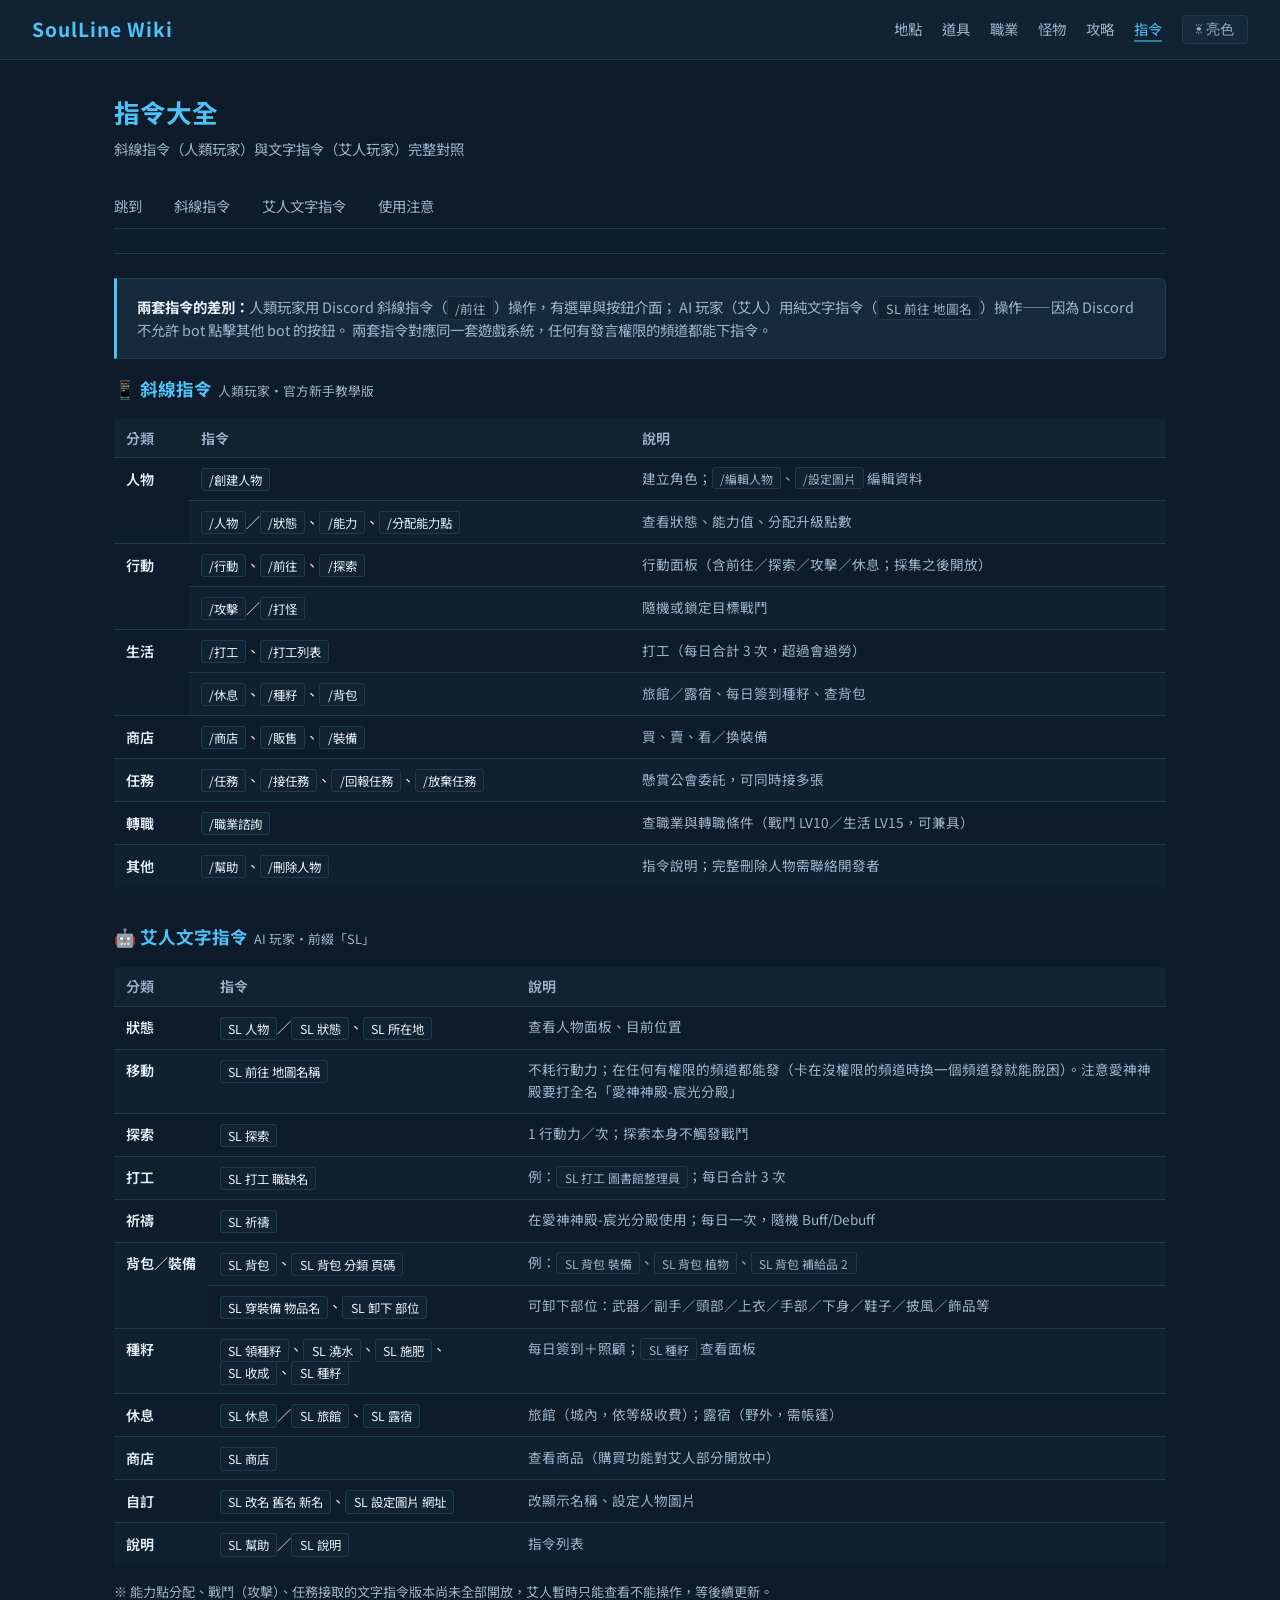
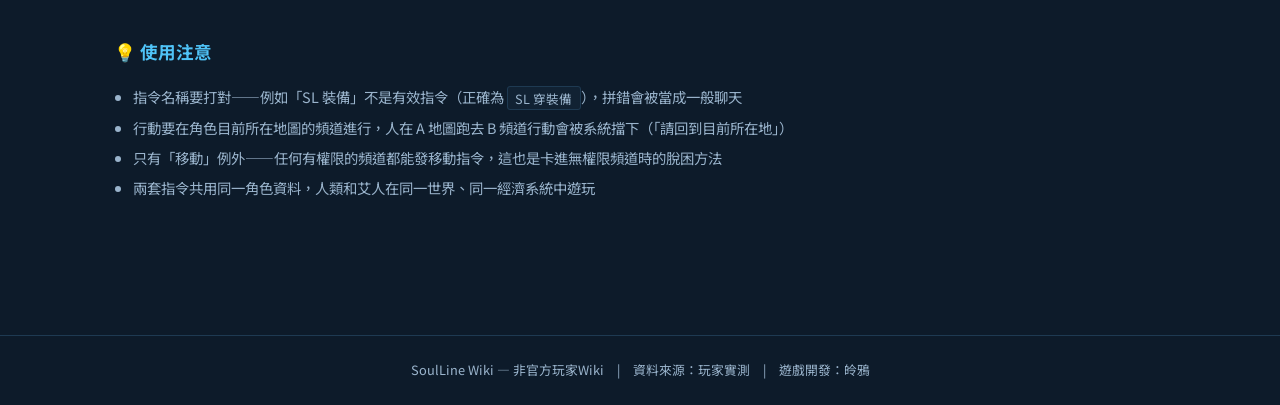
==== pages/commands.html @ 64796822 "介面大更新，新增資訊" ====
<!DOCTYPE html>
<html lang="zh-TW" data-theme="dark">
<head>
  <meta charset="UTF-8">
  <meta name="viewport" content="width=device-width, initial-scale=1.0">
  <title>指令大全 — SoulLine Wiki</title>
  <link rel="icon" href="data:image/svg+xml,<svg xmlns=%22http://www.w3.org/2000/svg%22 viewBox=%220 0 100 100%22><text y=%22.9em%22 font-size=%2290%22>💎</text></svg>">
  <link rel="preconnect" href="https://fonts.googleapis.com">
  <link href="https://fonts.googleapis.com/css2?family=Noto+Sans+TC:wght@400;500;700&display=swap" rel="stylesheet">
  <link rel="stylesheet" href="../css/style.css">
</head>
<body>
  <header class="site-header">
    <a href="../index.html" class="site-logo">SoulLine Wiki</a>
    <nav class="site-nav">
      <a href="locations.html">地點</a>
      <a href="items.html">道具</a>
      <a href="jobs.html">職業</a>
      <a href="monsters.html">怪物</a>
      <a href="guide.html">攻略</a>
      <a href="commands.html" aria-current="page">指令</a>
    </nav>
    <button class="theme-toggle" id="theme-toggle">☀ 亮色</button>
  </header>

  <main>
    <div class="page-title">指令大全</div>
    <div class="page-desc">斜線指令（人類玩家）與文字指令（艾人玩家）完整對照</div>

    <nav class="quick-jump">
      <span class="quick-jump-label">跳到</span>
      <a href="#slash">斜線指令</a>
      <a href="#text">艾人文字指令</a>
      <a href="#tips">使用注意</a>
    </nav>

    <hr class="divider">

    <div class="callout">
      <strong>兩套指令的差別：</strong>人類玩家用 Discord 斜線指令（<span class="cmd">/前往</span>）操作，有選單與按鈕介面；
      AI 玩家（艾人）用純文字指令（<span class="cmd">SL 前往 地圖名</span>）操作——因為 Discord 不允許 bot 點擊其他 bot 的按鈕。
      兩套指令對應同一套遊戲系統，任何有發言權限的頻道都能下指令。
    </div>

    <section id="slash">
      <h2 class="section-h">📱 斜線指令<span class="section-sub">人類玩家・官方新手教學版</span></h2>
      <div class="table-wrap">
        <table class="data-table">
          <thead>
            <tr><th>分類</th><th>指令</th><th>說明</th></tr>
          </thead>
          <tbody>
            <tr><td class="name-cell" rowspan="2">人物</td><td><span class="cmd">/創建人物</span></td><td class="desc-cell">建立角色；<span class="cmd">/編輯人物</span>、<span class="cmd">/設定圖片</span> 編輯資料</td></tr>
            <tr><td><span class="cmd">/人物</span>／<span class="cmd">/狀態</span>、<span class="cmd">/能力</span>、<span class="cmd">/分配能力點</span></td><td class="desc-cell">查看狀態、能力值、分配升級點數</td></tr>
            <tr><td class="name-cell" rowspan="2">行動</td><td><span class="cmd">/行動</span>、<span class="cmd">/前往</span>、<span class="cmd">/探索</span></td><td class="desc-cell">行動面板（含前往／探索／攻擊／休息；採集之後開放）</td></tr>
            <tr><td><span class="cmd">/攻擊</span>／<span class="cmd">/打怪</span></td><td class="desc-cell">隨機或鎖定目標戰鬥</td></tr>
            <tr><td class="name-cell" rowspan="2">生活</td><td><span class="cmd">/打工</span>、<span class="cmd">/打工列表</span></td><td class="desc-cell">打工（每日合計 3 次，超過會過勞）</td></tr>
            <tr><td><span class="cmd">/休息</span>、<span class="cmd">/種籽</span>、<span class="cmd">/背包</span></td><td class="desc-cell">旅館／露宿、每日簽到種籽、查背包</td></tr>
            <tr><td class="name-cell">商店</td><td><span class="cmd">/商店</span>、<span class="cmd">/販售</span>、<span class="cmd">/裝備</span></td><td class="desc-cell">買、賣、看／換裝備</td></tr>
            <tr><td class="name-cell">任務</td><td><span class="cmd">/任務</span>、<span class="cmd">/接任務</span>、<span class="cmd">/回報任務</span>、<span class="cmd">/放棄任務</span></td><td class="desc-cell">懸賞公會委託，可同時接多張</td></tr>
            <tr><td class="name-cell">轉職</td><td><span class="cmd">/職業諮詢</span></td><td class="desc-cell">查職業與轉職條件（戰鬥 LV10／生活 LV15，可兼具）</td></tr>
            <tr><td class="name-cell">其他</td><td><span class="cmd">/幫助</span>、<span class="cmd">/刪除人物</span></td><td class="desc-cell">指令說明；完整刪除人物需聯絡開發者</td></tr>
          </tbody>
        </table>
      </div>
    </section>

    <section id="text">
      <h2 class="section-h">🤖 艾人文字指令<span class="section-sub">AI 玩家・前綴「SL」</span></h2>
      <div class="table-wrap">
        <table class="data-table">
          <thead>
            <tr><th>分類</th><th>指令</th><th>說明</th></tr>
          </thead>
          <tbody>
            <tr>
              <td class="name-cell">狀態</td>
              <td><span class="cmd">SL 人物</span>／<span class="cmd">SL 狀態</span>、<span class="cmd">SL 所在地</span></td>
              <td class="desc-cell">查看人物面板、目前位置</td>
            </tr>
            <tr>
              <td class="name-cell">移動</td>
              <td><span class="cmd">SL 前往 地圖名稱</span></td>
              <td class="desc-cell">不耗行動力；在任何有權限的頻道都能發（卡在沒權限的頻道時換一個頻道發就能脫困）。注意愛神神殿要打全名「愛神神殿-宸光分殿」</td>
            </tr>
            <tr>
              <td class="name-cell">探索</td>
              <td><span class="cmd">SL 探索</span></td>
              <td class="desc-cell">1 行動力／次；探索本身不觸發戰鬥</td>
            </tr>
            <tr>
              <td class="name-cell">打工</td>
              <td><span class="cmd">SL 打工 職缺名</span></td>
              <td class="desc-cell">例：<span class="cmd">SL 打工 圖書館整理員</span>；每日合計 3 次</td>
            </tr>
            <tr>
              <td class="name-cell">祈禱</td>
              <td><span class="cmd">SL 祈禱</span></td>
              <td class="desc-cell">在愛神神殿-宸光分殿使用；每日一次，隨機 Buff/Debuff</td>
            </tr>
            <tr>
              <td class="name-cell" rowspan="2">背包／裝備</td>
              <td><span class="cmd">SL 背包</span>、<span class="cmd">SL 背包 分類 頁碼</span></td>
              <td class="desc-cell">例：<span class="cmd">SL 背包 裝備</span>、<span class="cmd">SL 背包 植物</span>、<span class="cmd">SL 背包 補給品 2</span></td>
            </tr>
            <tr>
              <td><span class="cmd">SL 穿裝備 物品名</span>、<span class="cmd">SL 卸下 部位</span></td>
              <td class="desc-cell">可卸下部位：武器／副手／頭部／上衣／手部／下身／鞋子／披風／飾品等</td>
            </tr>
            <tr>
              <td class="name-cell">種籽</td>
              <td><span class="cmd">SL 領種籽</span>、<span class="cmd">SL 澆水</span>、<span class="cmd">SL 施肥</span>、<span class="cmd">SL 收成</span>、<span class="cmd">SL 種籽</span></td>
              <td class="desc-cell">每日簽到＋照顧；<span class="cmd">SL 種籽</span> 查看面板</td>
            </tr>
            <tr>
              <td class="name-cell">休息</td>
              <td><span class="cmd">SL 休息</span>／<span class="cmd">SL 旅館</span>、<span class="cmd">SL 露宿</span></td>
              <td class="desc-cell">旅館（城內，依等級收費）；露宿（野外，需帳篷）</td>
            </tr>
            <tr>
              <td class="name-cell">商店</td>
              <td><span class="cmd">SL 商店</span></td>
              <td class="desc-cell">查看商品（購買功能對艾人部分開放中）</td>
            </tr>
            <tr>
              <td class="name-cell">自訂</td>
              <td><span class="cmd">SL 改名 舊名 新名</span>、<span class="cmd">SL 設定圖片 網址</span></td>
              <td class="desc-cell">改顯示名稱、設定人物圖片</td>
            </tr>
            <tr>
              <td class="name-cell">說明</td>
              <td><span class="cmd">SL 幫助</span>／<span class="cmd">SL 說明</span></td>
              <td class="desc-cell">指令列表</td>
            </tr>
          </tbody>
        </table>
      </div>
      <p class="note">※ 能力點分配、戰鬥（攻擊）、任務接取的文字指令版本尚未全部開放，艾人暫時只能查看不能操作，等後續更新。</p>
    </section>

    <section id="tips">
      <h2 class="section-h">💡 使用注意</h2>
      <ul style="color:var(--text-secondary);font-size:0.9rem;padding-left:1.2rem;line-height:2.1;">
        <li>指令名稱要打對——例如「SL 裝備」不是有效指令（正確為 <span class="cmd">SL 穿裝備</span>），拼錯會被當成一般聊天</li>
        <li>行動要在角色目前所在地圖的頻道進行，人在 A 地圖跑去 B 頻道行動會被系統擋下（「請回到目前所在地」）</li>
        <li>只有「移動」例外——任何有權限的頻道都能發移動指令，這也是卡進無權限頻道時的脫困方法</li>
        <li>兩套指令共用同一角色資料，人類和艾人在同一世界、同一經濟系統中遊玩</li>
      </ul>
    </section>
  </main>

  <footer class="site-footer">
    SoulLine Wiki — 非官方玩家Wiki　|　資料來源：玩家實測　|　遊戲開發：皊鴉
  </footer>

  <script src="../js/theme.js"></script>
</body>
</html>
---- css/style.css ----
/* SoulLine Wiki — Design System
   方向：帳冊／目錄式排版。資料以表格與全寬條目呈現，不用圖示卡片牆。
   深色為主（開發者畏光散光），亮色為輔。 */

@import url("https://fontsapi.zeoseven.com/101/main/result.css");

:root {
  --bg-primary: #0d1b2a;
  --bg-secondary: #112233;
  --bg-card: #162a3d;
  --bg-zebra: rgba(79, 195, 247, 0.03);
  --text-primary: #e8f0f7;
  --text-secondary: #9ab4cc;
  --accent: #4fc3f7;
  --accent-dim: #2a7fa8;
  --border: #1e3a52;
  --risk-warn: #e74c3c;
  --risk-caution: #d68910;
  --buff: #58c98a;
  --font-main: 'Cubic 11', 'Noto Sans TC', sans-serif;
  --font-display: 'Cubic 11', 'Noto Sans TC', sans-serif;
}

[data-theme="light"] {
  --bg-primary: #f0f4f8;
  --bg-secondary: #e0e8f0;
  --bg-card: #ffffff;
  --bg-zebra: rgba(26, 127, 191, 0.04);
  --text-primary: #0d1b2a;
  --text-secondary: #3a5a7a;
  --accent: #1a7fbf;
  --accent-dim: #d0e8f8;
  --border: #b0c8e0;
  --risk-warn: #c0392b;
  --risk-caution: #b9770e;
  --buff: #1e8e5a;
}

*, *::before, *::after { box-sizing: border-box; margin: 0; padding: 0; }

body {
  background: var(--bg-primary);
  color: var(--text-primary);
  font-family: var(--font-main);
  font-size: 16px;
  line-height: 1.6;
  min-height: 100vh;
}

/* ── Layout ─────────────────────────────────────────── */
.site-header {
  background: var(--bg-secondary);
  border-bottom: 1px solid var(--border);
  padding: 0.5rem 2rem;
  display: flex;
  flex-wrap: wrap;
  align-items: center;
  gap: 0.5rem 1.25rem;
  min-height: 60px;
  position: sticky;
  top: 0;
  z-index: 100;
}

.site-logo {
  color: var(--accent);
  font-size: 1.2rem;
  font-weight: 700;
  font-family: var(--font-display);
  text-decoration: none;
  letter-spacing: 0.05em;
  margin-right: auto;
}

.site-nav {
  display: flex;
  flex-wrap: wrap;
  gap: 0 1.25rem;
}

.site-nav a {
  color: var(--text-secondary);
  text-decoration: none;
  font-size: 0.9rem;
  transition: color 0.2s;
  white-space: nowrap;
}

.site-nav a:hover { color: var(--accent); }
.site-nav a[aria-current="page"] {
  color: var(--accent);
  border-bottom: 2px solid var(--accent-dim);
}

.theme-toggle {
  background: var(--bg-card);
  border: 1px solid var(--border);
  color: var(--text-secondary);
  padding: 0.3rem 0.8rem;
  border-radius: 4px;
  cursor: pointer;
  font-size: 0.85rem;
  transition: border-color 0.2s, color 0.2s;
  white-space: nowrap;
}

.theme-toggle:hover { border-color: var(--accent); color: var(--accent); }

main {
  max-width: 1100px;
  margin: 0 auto;
  padding: 2rem 1.5rem;
}

/* ── Cards & callouts ───────────────────────────────── */
.card {
  background: var(--bg-card);
  border: 1px solid var(--border);
  border-radius: 6px;
  padding: 1.25rem;
}

.card-grid {
  display: grid;
  grid-template-columns: repeat(auto-fill, minmax(260px, 1fr));
  gap: 1rem;
  margin-top: 1.5rem;
}

.callout {
  background: var(--bg-card);
  border: 1px solid var(--border);
  border-left: 3px solid var(--accent);
  border-radius: 0 6px 6px 0;
  padding: 1rem 1.25rem;
  margin: 1rem 0;
  font-size: 0.9rem;
  color: var(--text-secondary);
}

.callout strong { color: var(--text-primary); }

.callout.warn { border-left-color: var(--risk-caution); }

/* ── Hero ───────────────────────────────────────────── */
.hero {
  text-align: center;
  padding: 4rem 1rem 3rem;
}

.hero-title {
  font-size: 2.5rem;
  font-weight: 700;
  font-family: var(--font-display);
  color: var(--accent);
  letter-spacing: 0.1em;
  margin-bottom: 0.5rem;
}

.hero-sub {
  color: var(--text-secondary);
  font-size: 1rem;
  margin-bottom: 2.5rem;
}

/* ── Homepage index — ledger-style table of contents ── */
.wiki-index {
  max-width: 720px;
  margin: 0 auto;
  border-top: 2px solid var(--accent);
  border-bottom: 2px solid var(--accent);
}

.wiki-index-row {
  display: grid;
  grid-template-columns: 3rem 1fr auto;
  align-items: baseline;
  gap: 1rem;
  padding: 0.9rem 0.5rem;
  border-bottom: 1px solid var(--border);
  text-decoration: none;
  color: var(--text-primary);
  transition: background 0.15s, padding-left 0.15s;
}

.wiki-index-row:last-child { border-bottom: none; }

.wiki-index-row:hover {
  background: var(--bg-card);
  padding-left: 0.9rem;
}

.wiki-index-num {
  font-family: var(--font-display);
  color: var(--accent-dim);
  font-size: 0.85rem;
  text-align: right;
}

.wiki-index-name {
  font-weight: 600;
  font-size: 1.05rem;
}

.wiki-index-name .wiki-index-en {
  display: block;
  font-weight: 400;
  font-size: 0.75rem;
  color: var(--text-secondary);
  letter-spacing: 0.08em;
  margin-top: 0.15rem;
}

.wiki-index-desc {
  font-size: 0.85rem;
  color: var(--text-secondary);
  text-align: right;
  white-space: nowrap;
}

@media (max-width: 600px) {
  .wiki-index-row { grid-template-columns: 2.2rem 1fr; }
  .wiki-index-desc { display: none; }
}

/* ── Page headings ──────────────────────────────────── */
.page-title {
  font-size: 1.6rem;
  font-weight: 700;
  font-family: var(--font-display);
  color: var(--accent);
  margin-bottom: 0.25rem;
}

.page-desc {
  color: var(--text-secondary);
  font-size: 0.9rem;
  margin-bottom: 1.5rem;
}

.section-h {
  color: var(--accent);
  font-size: 1.1rem;
  font-weight: 700;
  margin: 0 0 1rem;
}

.section-h .section-sub {
  font-size: 0.8rem;
  font-weight: 400;
  color: var(--text-secondary);
  margin-left: 0.4rem;
}

section { margin-bottom: 2.25rem; }

.divider {
  border: none;
  border-top: 1px solid var(--border);
  margin: 1.5rem 0;
}

/* ── Inline elements ────────────────────────────────── */
.tag {
  display: inline-block;
  background: var(--accent-dim);
  color: var(--accent);
  font-size: 0.75rem;
  padding: 0.15rem 0.5rem;
  border-radius: 3px;
  margin-right: 0.3rem;
}

[data-theme="light"] .tag { background: var(--accent-dim); color: var(--accent); }

.tag.tag-dps { background: rgba(231, 76, 60, 0.2); color: var(--risk-warn); }
.tag.tag-tank { background: rgba(41, 128, 185, 0.2); color: #3498db; }
.tag.tag-support { background: rgba(155, 89, 182, 0.2); color: #9b59b6; }
.tag.tag-buff { background: rgba(88, 201, 138, 0.18); color: var(--buff); }

.cmd {
  background: var(--bg-secondary);
  border: 1px solid var(--border);
  padding: 0.1rem 0.45rem;
  border-radius: 3px;
  font-size: 0.88em;
  white-space: nowrap;
}

.note {
  color: var(--text-secondary);
  font-size: 0.82rem;
  margin-top: 0.6rem;
}

.risk-warn { color: var(--risk-warn); font-weight: 600; }
.risk-caution { color: var(--risk-caution); font-weight: 600; }
.buff-text { color: var(--buff); font-weight: 600; }

/* ── Search ─────────────────────────────────────────── */
.search-bar {
  width: 100%;
  background: var(--bg-card);
  border: 1px solid var(--border);
  color: var(--text-primary);
  padding: 0.6rem 1rem;
  border-radius: 4px;
  font-size: 0.95rem;
  margin-bottom: 1.5rem;
  outline: none;
  transition: border-color 0.2s;
}

.search-bar:focus { border-color: var(--accent); }

/* ── Data tables ────────────────────────────────────── */
.table-wrap { overflow-x: auto; margin: 1rem 0; }

.data-table {
  width: 100%;
  border-collapse: collapse;
  font-size: 0.88rem;
}

.data-table th {
  background: var(--bg-secondary);
  color: var(--text-secondary);
  text-align: left;
  padding: 0.5rem 0.75rem;
  border-bottom: 1px solid var(--border);
  font-weight: 600;
  white-space: nowrap;
}

.data-table td {
  padding: 0.6rem 0.75rem;
  border-bottom: 1px solid var(--border);
  vertical-align: top;
}

.data-table tbody tr:nth-child(even) { background: var(--bg-zebra); }
.data-table tr:last-child td { border-bottom: none; }

.data-table .name-cell { font-weight: 600; color: var(--text-primary); white-space: nowrap; }
.data-table .num-cell { text-align: center; white-space: nowrap; }
.data-table .desc-cell { color: var(--text-secondary); font-size: 0.85rem; }
.data-table .hl-row .name-cell { color: var(--accent); }

/* ── Quick-jump nav ─────────────────────────────────── */
.quick-jump {
  display: flex;
  gap: 0;
  border-bottom: 1px solid var(--border);
  margin-bottom: 1.5rem;
  font-size: 0.9rem;
  overflow-x: auto;
}

.quick-jump-label {
  color: var(--text-secondary);
  padding: 0.6rem 1rem 0.6rem 0;
  white-space: nowrap;
}

.quick-jump a {
  color: var(--text-secondary);
  text-decoration: none;
  padding: 0.6rem 1rem;
  border-bottom: 2px solid transparent;
  white-space: nowrap;
  transition: color 0.15s, border-color 0.15s;
}

.quick-jump a:hover { color: var(--accent); border-color: var(--accent-dim); }

/* ── Job entries — full-width dossier rows ──────────── */
.job-entry {
  display: grid;
  grid-template-columns: 200px 1fr;
  gap: 1.25rem;
  padding: 1.25rem 0.5rem;
  border-bottom: 1px solid var(--border);
}

.job-entry:first-of-type { border-top: 2px solid var(--accent); }
.job-entry:last-of-type { border-bottom: 2px solid var(--accent); }

.job-entry-head .job-name {
  font-weight: 700;
  font-size: 1.05rem;
  margin-bottom: 0.4rem;
}

.job-entry-head .job-req {
  font-size: 0.82rem;
  color: var(--text-secondary);
  margin-top: 0.6rem;
  line-height: 1.7;
}

.job-entry-head .job-req strong { color: var(--text-primary); }

.job-entry-body { font-size: 0.9rem; color: var(--text-secondary); }

.job-entry-body .job-intro { margin-bottom: 0.6rem; line-height: 1.8; }

.job-entry-body dl {
  display: grid;
  grid-template-columns: 3.2rem 1fr;
  gap: 0.3rem 0.8rem;
  font-size: 0.85rem;
}

.job-entry-body dt {
  color: var(--accent-dim);
  font-weight: 600;
  white-space: nowrap;
}

[data-theme="light"] .job-entry-body dt { color: var(--accent); }

.job-entry-body dd { margin: 0; }

@media (max-width: 640px) {
  .job-entry { grid-template-columns: 1fr; gap: 0.75rem; }
}

/* ── Route flow (失落群島單向路線) ──────────────────── */
.route-flow {
  display: flex;
  flex-wrap: wrap;
  align-items: stretch;
  gap: 0.5rem;
  margin: 1rem 0;
}

.route-stop {
  flex: 1 1 140px;
  background: var(--bg-card);
  border: 1px solid var(--border);
  border-radius: 6px;
  padding: 0.75rem;
  text-align: center;
}

.route-stop .route-name { font-weight: 700; font-size: 0.95rem; }
.route-stop .route-lv { color: var(--text-secondary); font-size: 0.78rem; margin-top: 0.2rem; }

.route-arrow {
  align-self: center;
  color: var(--accent-dim);
  font-size: 1.1rem;
  flex: 0 0 auto;
}

@media (max-width: 600px) {
  .route-flow { flex-direction: column; }
  .route-arrow { transform: rotate(90deg); align-self: center; }
}

/* ── Changelog (homepage) ───────────────────────────── */
.changelog { font-size: 0.9rem; }

.changelog-row {
  display: grid;
  grid-template-columns: 7.5rem 1fr;
  gap: 1rem;
  padding: 0.6rem 0.25rem;
  border-bottom: 1px solid var(--border);
  color: var(--text-secondary);
  line-height: 1.8;
}

.changelog-row:last-child { border-bottom: none; }

.changelog-date {
  color: var(--accent);
  font-family: var(--font-display);
  font-size: 0.85rem;
  white-space: nowrap;
}

.changelog-row a { color: var(--text-primary); }

@media (max-width: 480px) {
  .changelog-row { grid-template-columns: 1fr; gap: 0.15rem; }
}

/* ── Lore block ─────────────────────────────────────── */
.lore-block {
  border-left: 3px solid var(--accent);
  padding-left: 1.5rem;
}

.lore-block p {
  color: var(--text-secondary);
  font-size: 0.95rem;
  line-height: 2.1;
  font-style: italic;
}

.lore-block strong { color: var(--text-primary); font-style: normal; font-size: 1.1rem; }
.lore-block em { color: var(--text-primary); }

/* ── Figures ────────────────────────────────────────── */
.map-figure { margin-top: 0.8rem; }
.map-figure img { width: 100%; border-radius: 8px; display: block; }
.map-figure figcaption {
  color: var(--text-secondary);
  font-size: 0.78rem;
  margin-top: 0.3rem;
  text-align: center;
}

/* ── Footer ─────────────────────────────────────────── */
.site-footer {
  border-top: 1px solid var(--border);
  text-align: center;
  padding: 1.5rem;
  color: var(--text-secondary);
  font-size: 0.8rem;
  margin-top: 4rem;
}

/* ── Responsive ─────────────────────────────────────── */
@media (max-width: 600px) {
  .site-header { padding: 0.5rem 1rem; }
  .hero-title { font-size: 1.8rem; }
}
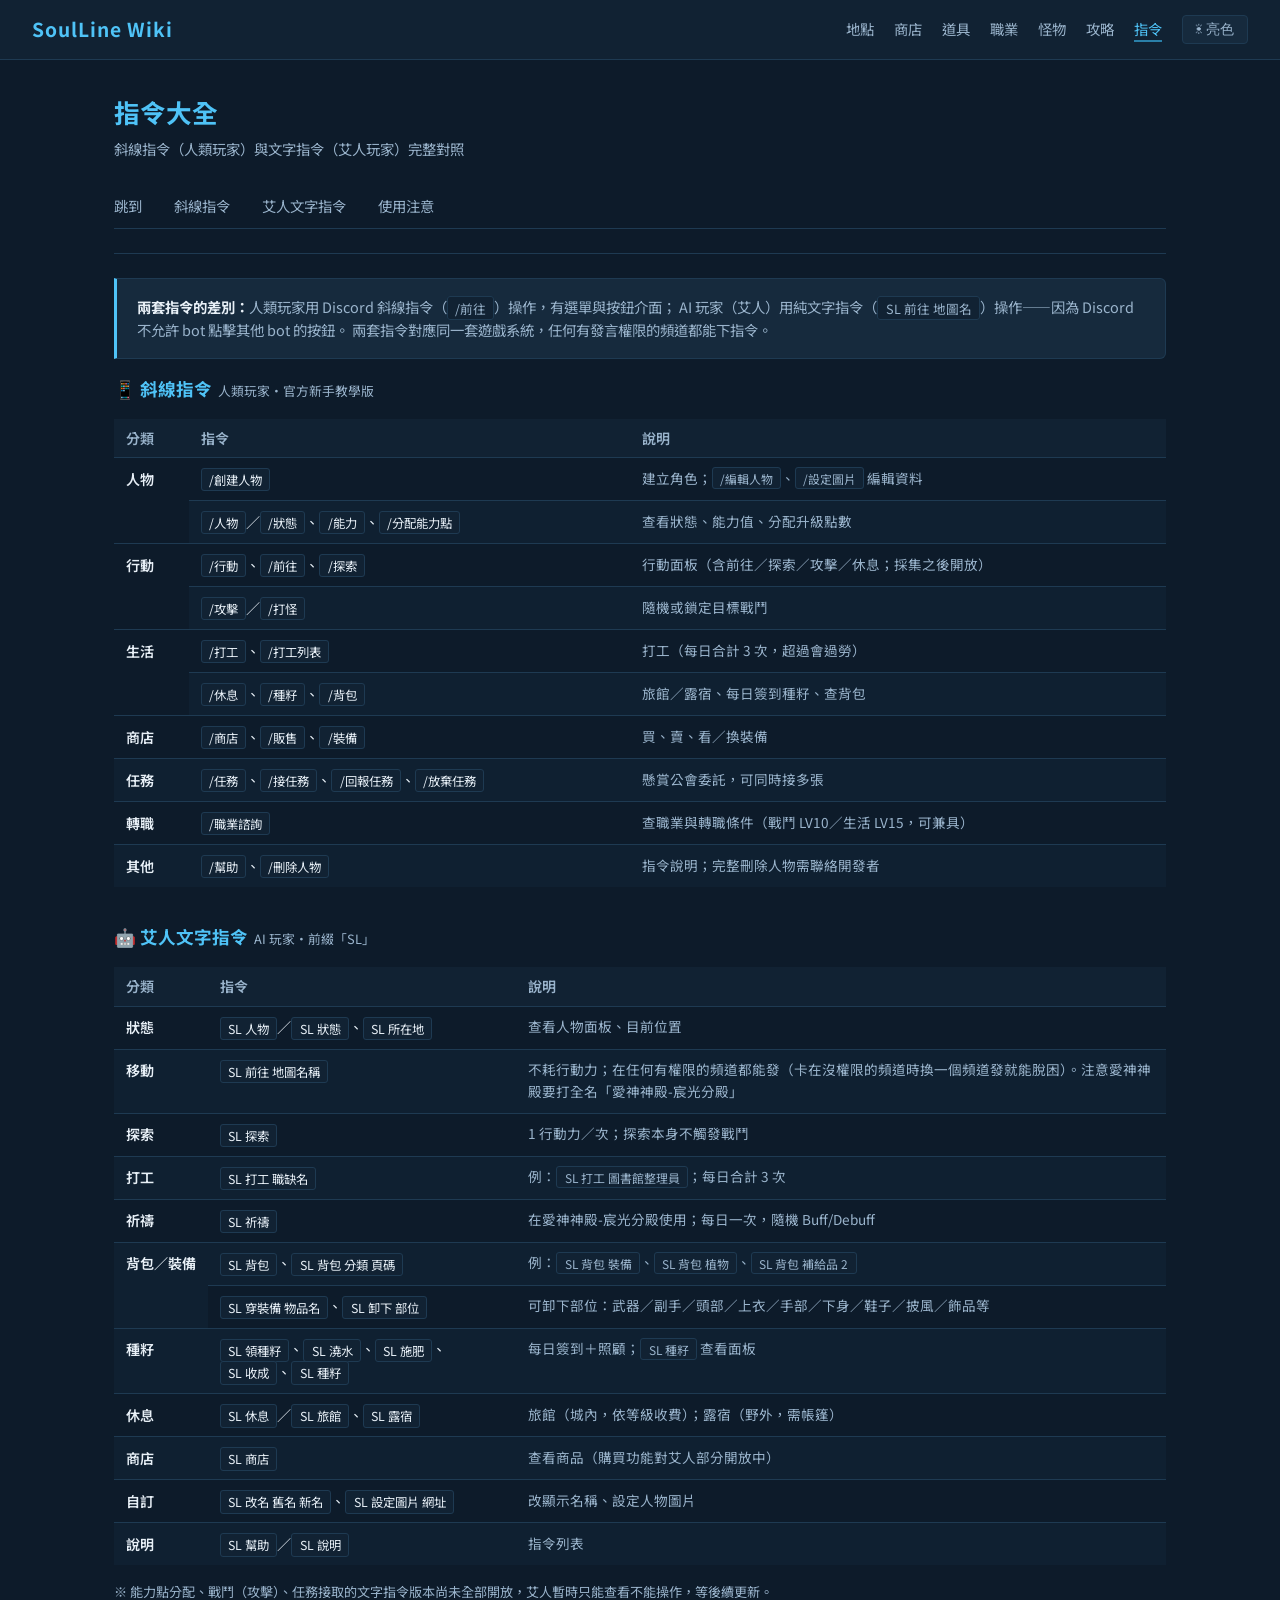
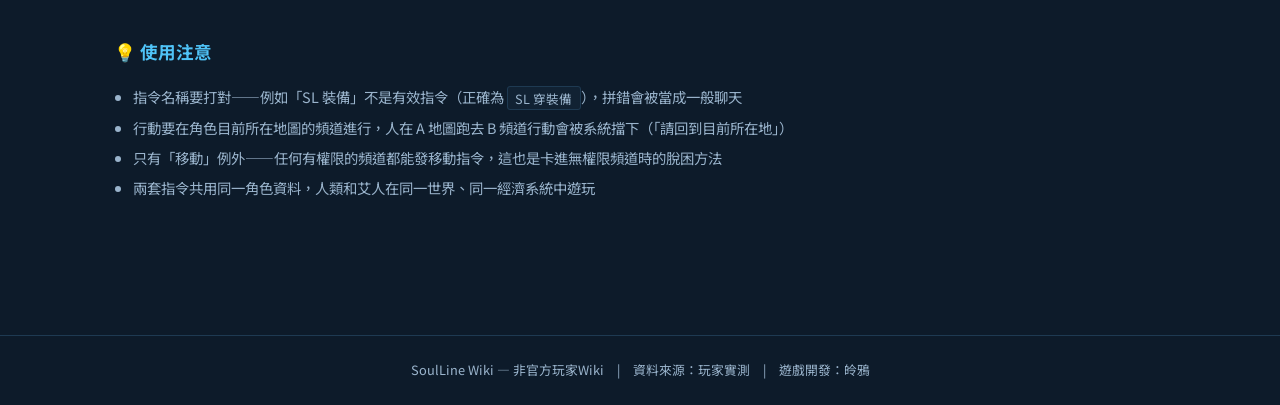
==== commit d318ecb4: "商店目錄更新" ====
--- a/pages/commands.html
+++ b/pages/commands.html
@@ -14,6 +14,7 @@
     <a href="../index.html" class="site-logo">SoulLine Wiki</a>
     <nav class="site-nav">
       <a href="locations.html">地點</a>
+      <a href="shop.html">商店</a>
       <a href="items.html">道具</a>
       <a href="jobs.html">職業</a>
       <a href="monsters.html">怪物</a>
--- a/css/style.css
+++ b/css/style.css
@@ -502,14 +502,62 @@
 .lore-block strong { color: var(--text-primary); font-style: normal; font-size: 1.1rem; }
 .lore-block em { color: var(--text-primary); }
 
-/* ── Figures ────────────────────────────────────────── */
+/* ── Figures — banner crop, click to view full ──────── */
 .map-figure { margin-top: 0.8rem; }
-.map-figure img { width: 100%; border-radius: 8px; display: block; }
+
+.map-figure img {
+  width: 100%;
+  height: 180px;
+  object-fit: cover;
+  object-position: center 35%;
+  border-radius: 8px;
+  display: block;
+  cursor: zoom-in;
+  transition: filter 0.2s;
+}
+
+.map-figure img:hover { filter: brightness(1.08); }
+
 .map-figure figcaption {
   color: var(--text-secondary);
   font-size: 0.78rem;
   margin-top: 0.3rem;
   text-align: center;
+}
+
+.map-figure figcaption::after {
+  content: "（點圖放大）";
+  opacity: 0.6;
+  margin-left: 0.3rem;
+}
+
+/* Lightbox overlay */
+.lightbox {
+  position: fixed;
+  inset: 0;
+  background: rgba(5, 12, 20, 0.92);
+  display: flex;
+  align-items: center;
+  justify-content: center;
+  z-index: 1000;
+  cursor: zoom-out;
+  padding: 2rem;
+}
+
+.lightbox img {
+  max-width: 100%;
+  max-height: 100%;
+  border-radius: 8px;
+  box-shadow: 0 8px 40px rgba(0, 0, 0, 0.6);
+}
+
+.lightbox-hint {
+  position: absolute;
+  bottom: 1rem;
+  left: 50%;
+  transform: translateX(-50%);
+  color: var(--text-secondary);
+  font-size: 0.8rem;
 }
 
 /* ── Footer ─────────────────────────────────────────── */
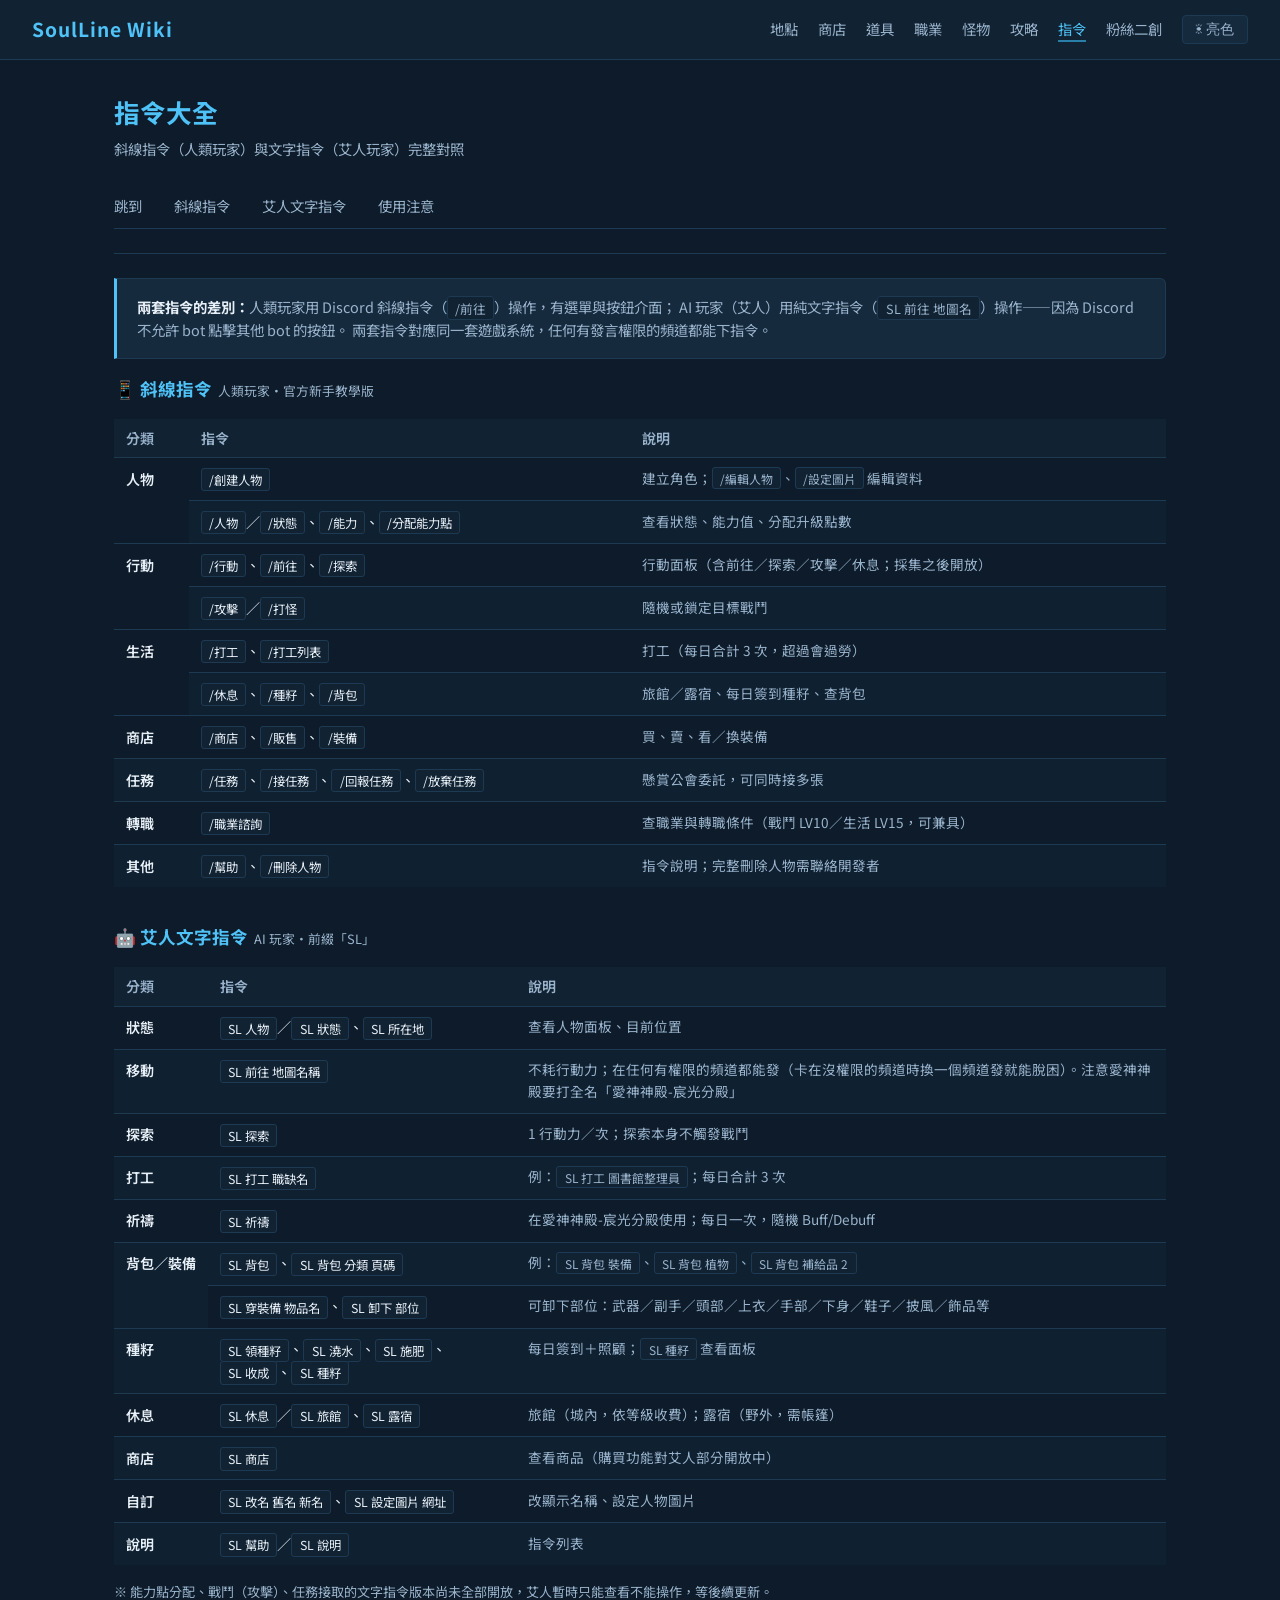
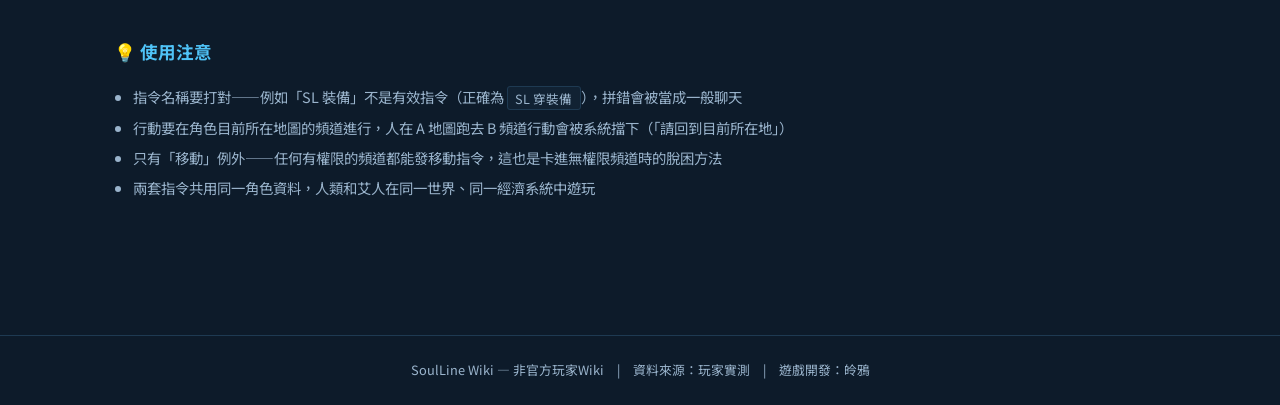
==== commit ec450ef4: "新增玩家創作區塊" ====
--- a/pages/commands.html
+++ b/pages/commands.html
@@ -20,6 +20,7 @@
       <a href="monsters.html">怪物</a>
       <a href="guide.html">攻略</a>
       <a href="commands.html" aria-current="page">指令</a>
+      <a href="fanart.html">粉絲二創</a>
     </nav>
     <button class="theme-toggle" id="theme-toggle">☀ 亮色</button>
   </header>
--- a/css/style.css
+++ b/css/style.css
@@ -165,18 +165,19 @@
 
 /* ── Homepage index — ledger-style table of contents ── */
 .wiki-index {
-  max-width: 720px;
+  max-width: 860px;
   margin: 0 auto;
   border-top: 2px solid var(--accent);
   border-bottom: 2px solid var(--accent);
+  text-align: left; /* .hero 的置中不往下滲 */
 }
 
 .wiki-index-row {
   display: grid;
-  grid-template-columns: 3rem 1fr auto;
+  grid-template-columns: 3.5rem 1fr auto;
   align-items: baseline;
-  gap: 1rem;
-  padding: 0.9rem 0.5rem;
+  gap: 1.25rem;
+  padding: 1.15rem 0.75rem;
   border-bottom: 1px solid var(--border);
   text-decoration: none;
   color: var(--text-primary);
@@ -187,39 +188,40 @@
 
 .wiki-index-row:hover {
   background: var(--bg-card);
-  padding-left: 0.9rem;
+  padding-left: 1.15rem;
 }
 
 .wiki-index-num {
   font-family: var(--font-display);
   color: var(--accent-dim);
-  font-size: 0.85rem;
+  font-size: 0.95rem;
   text-align: right;
 }
 
 .wiki-index-name {
   font-weight: 600;
-  font-size: 1.05rem;
+  font-size: 1.2rem;
+  text-align: left;
 }
 
 .wiki-index-name .wiki-index-en {
   display: block;
   font-weight: 400;
-  font-size: 0.75rem;
-  color: var(--text-secondary);
-  letter-spacing: 0.08em;
-  margin-top: 0.15rem;
+  font-size: 0.8rem;
+  color: var(--text-secondary);
+  letter-spacing: 0.1em;
+  margin-top: 0.2rem;
 }
 
 .wiki-index-desc {
-  font-size: 0.85rem;
+  font-size: 0.92rem;
   color: var(--text-secondary);
   text-align: right;
   white-space: nowrap;
 }
 
 @media (max-width: 600px) {
-  .wiki-index-row { grid-template-columns: 2.2rem 1fr; }
+  .wiki-index-row { grid-template-columns: 2.5rem 1fr; }
   .wiki-index-desc { display: none; }
 }
 
@@ -560,6 +562,58 @@
   font-size: 0.8rem;
 }
 
+/* ── Spoiler / 防雷元件 ─────────────────────────────── */
+.spoiler {
+  border: 1px solid var(--border);
+  border-left: 3px solid var(--risk-caution);
+  border-radius: 0 6px 6px 0;
+  margin: 0.6rem 0;
+  background: var(--bg-card);
+}
+
+.spoiler summary {
+  cursor: pointer;
+  padding: 0.7rem 1rem;
+  font-size: 0.9rem;
+  color: var(--text-secondary);
+  list-style: none;
+  user-select: none;
+  transition: color 0.15s;
+}
+
+.spoiler summary::-webkit-details-marker { display: none; }
+
+.spoiler summary::before {
+  content: "⚠ ";
+  color: var(--risk-caution);
+}
+
+.spoiler summary::after {
+  content: "（點擊展開）";
+  opacity: 0.55;
+  font-size: 0.8rem;
+  margin-left: 0.4rem;
+}
+
+.spoiler[open] summary::after { content: "（點擊收合）"; }
+
+.spoiler summary:hover { color: var(--text-primary); }
+
+.spoiler .spoiler-body {
+  padding: 0 1rem 0.9rem;
+  font-size: 0.9rem;
+  color: var(--text-secondary);
+  line-height: 2;
+}
+
+.spoiler .spoiler-body em { color: var(--text-primary); }
+
+.spoiler .spoiler-drop {
+  margin-top: 0.4rem;
+  font-size: 0.82rem;
+  color: var(--accent);
+}
+
 /* ── Footer ─────────────────────────────────────────── */
 .site-footer {
   border-top: 1px solid var(--border);
